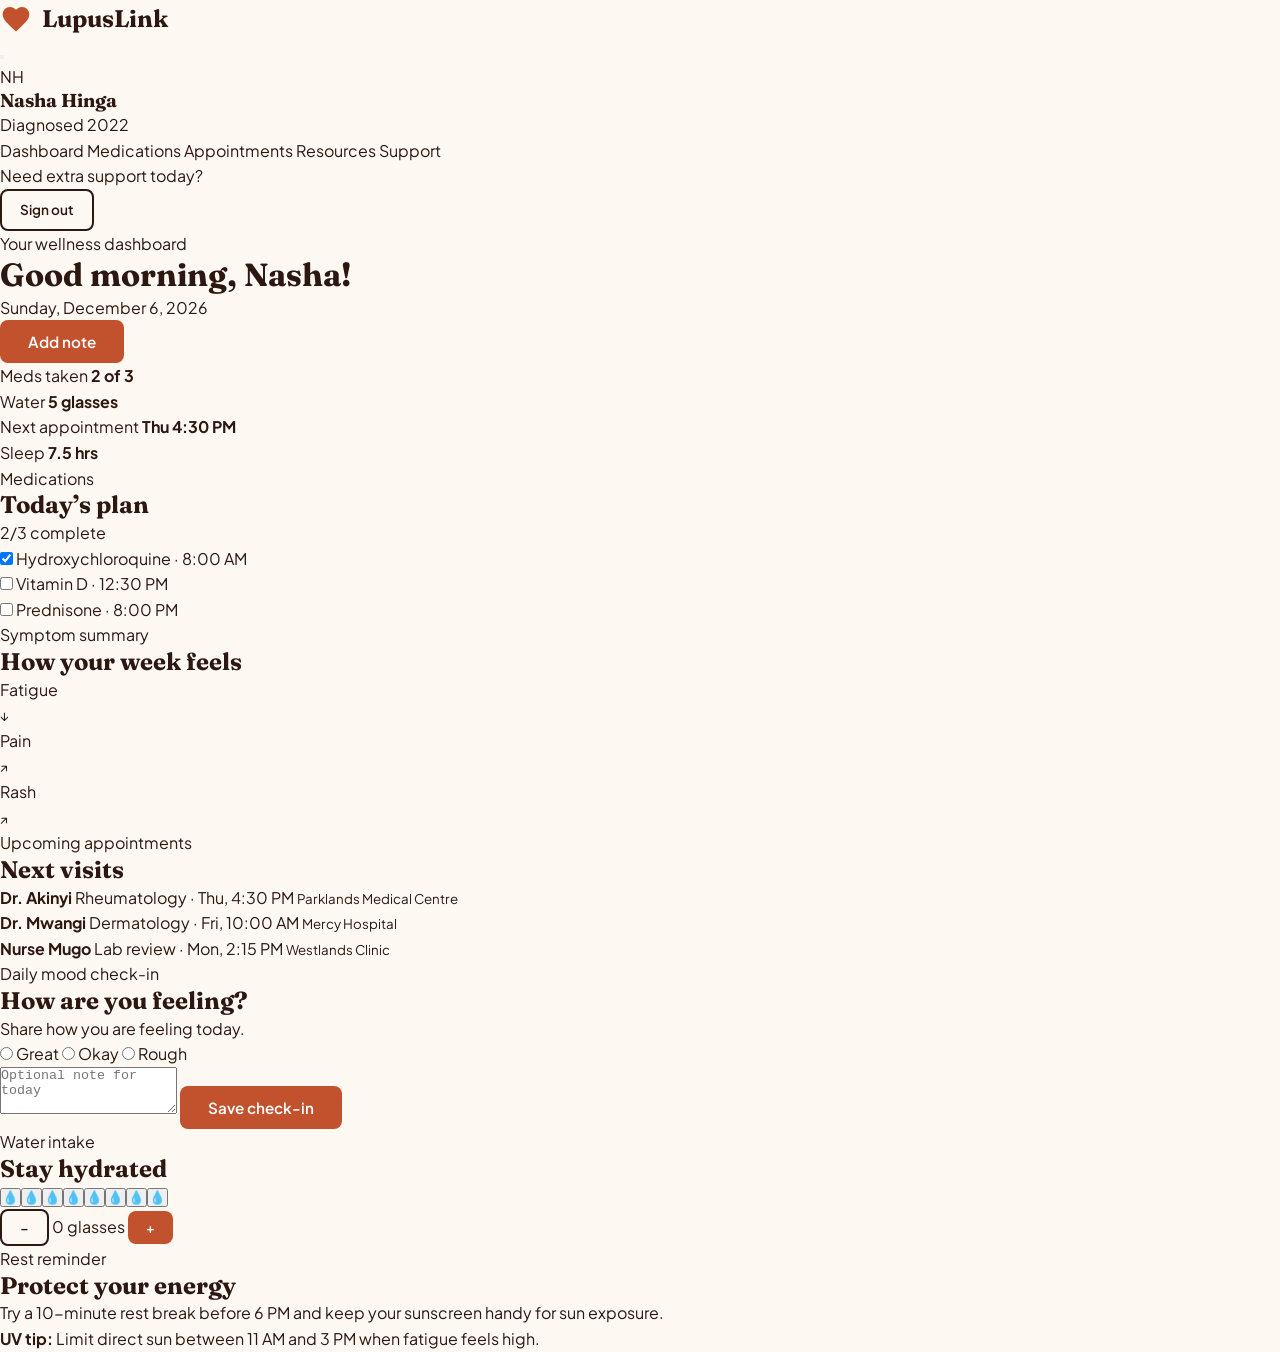
==== dashboard.html @ 65d929a3 "add dashboard page with sidebar navigation, mood check-in, and water intake tracking" ====
<!DOCTYPE html>
<html lang="en">
<head>
    <meta charset="UTF-8">
    <meta name="viewport" content="width=device-width, initial-scale=1.0">
    <title>LupusLink | Dashboard</title>
    <link rel="preconnect" href="https://fonts.googleapis.com">
    <link rel="preconnect" href="https://fonts.gstatic.com" crossorigin>
    <link href="https://fonts.googleapis.com/css2?family=Fraunces:wght@500;600;700;800&family=Plus+Jakarta+Sans:wght@300;400;500;600;700&display=swap" rel="stylesheet">
    <link rel="stylesheet" href="styles.css">
</head>
<body class="dashboard-page">
    <div class="dashboard-shell">
        <aside class="sidebar" id="sidebar">
            <div class="sidebar-top">
                <a href="index.html" class="logo sidebar-logo">
                    <svg viewBox="0 0 24 24" fill="currentColor">
                        <path d="M12 21.35l-1.45-1.32C5.4 15.36 2 12.28 2 8.5 2 5.42 4.42 3 7.5 3c1.74 0 3.41.81 4.5 2.09C13.09 3.81 14.76 3 16.5 3 19.58 3 22 5.42 22 8.5c0 3.78-3.4 6.86-8.55 11.54L12 21.35z"/>
                    </svg>
                    LupusLink
                </a>
                <button class="mobile-nav-toggle" id="mobileNavToggle" aria-label="Toggle navigation" aria-expanded="false">
                    <span></span><span></span><span></span>
                </button>
            </div>

            <div class="profile-card">
                <div class="avatar">NH</div>
                <div>
                    <h3>Nasha Hinga</h3>
                    <p>Diagnosed 2022</p>
                </div>
            </div>

            <nav class="sidebar-nav">
                <a href="#" class="active">Dashboard</a>
                <a href="#">Medications</a>
                <a href="#">Appointments</a>
                <a href="#">Resources</a>
                <a href="#">Support</a>
            </nav>

            <div class="sidebar-footer">
                <p>Need extra support today?</p>
                <a href="sign_in.html" class="btn btn-outline btn-small">Sign out</a>
            </div>
        </aside>

        <main class="main-content">
            <header class="dashboard-header">
                <div>
                    <p class="section-label">Your wellness dashboard</p>
                    <h1 id="greeting">Good morning, Nasha!</h1>
                    <p id="todayDate" class="header-date"></p>
                </div>
                <button class="btn btn-primary">Add note</button>
            </header>

            <section class="overview-row">
                <article class="overview-card">
                    <span class="overview-label">Meds taken</span>
                    <strong>2 of 3</strong>
                </article>
                <article class="overview-card">
                    <span class="overview-label">Water</span>
                    <strong>5 glasses</strong>
                </article>
                <article class="overview-card">
                    <span class="overview-label">Next appointment</span>
                    <strong>Thu 4:30 PM</strong>
                </article>
                <article class="overview-card">
                    <span class="overview-label">Sleep</span>
                    <strong>7.5 hrs</strong>
                </article>
            </section>

            <section class="dashboard-grid">
                <div class="dashboard-column">
                    <article class="panel medication-panel">
                        <div class="panel-heading">
                            <div>
                                <p class="section-label">Medications</p>
                                <h2>Today’s plan</h2>
                            </div>
                            <span class="pill-badge">2/3 complete</span>
                        </div>
                        <div class="progress-shell" aria-label="Medication progress">
                            <div class="progress-bar" style="width: 66%"></div>
                        </div>
                        <ul class="check-list">
                            <li class="complete">
                                <label>
                                    <input type="checkbox" checked>
                                    <span>Hydroxychloroquine · 8:00 AM</span>
                                </label>
                            </li>
                            <li>
                                <label>
                                    <input type="checkbox">
                                    <span>Vitamin D · 12:30 PM</span>
                                </label>
                            </li>
                            <li>
                                <label>
                                    <input type="checkbox">
                                    <span>Prednisone · 8:00 PM</span>
                                </label>
                            </li>
                        </ul>
                    </article>

                    <article class="panel symptom-panel">
                        <div class="panel-heading">
                            <div>
                                <p class="section-label">Symptom summary</p>
                                <h2>How your week feels</h2>
                            </div>
                        </div>
                        <div class="severity-list">
                            <div class="severity-item">
                                <span>Fatigue</span>
                                <div class="severity-bar"><span class="mild"></span></div>
                                <small>↓</small>
                            </div>
                            <div class="severity-item">
                                <span>Pain</span>
                                <div class="severity-bar"><span class="moderate"></span></div>
                                <small>↗</small>
                            </div>
                            <div class="severity-item">
                                <span>Rash</span>
                                <div class="severity-bar"><span class="high"></span></div>
                                <small>↗</small>
                            </div>
                        </div>
                    </article>

                    <article class="panel appointments-panel">
                        <div class="panel-heading">
                            <div>
                                <p class="section-label">Upcoming appointments</p>
                                <h2>Next visits</h2>
                            </div>
                        </div>
                        <ul class="appointment-list">
                            <li>
                                <strong>Dr. Akinyi</strong>
                                <span>Rheumatology · Thu, 4:30 PM</span>
                                <small>Parklands Medical Centre</small>
                            </li>
                            <li>
                                <strong>Dr. Mwangi</strong>
                                <span>Dermatology · Fri, 10:00 AM</span>
                                <small>Mercy Hospital</small>
                            </li>
                            <li>
                                <strong>Nurse Mugo</strong>
                                <span>Lab review · Mon, 2:15 PM</span>
                                <small>Westlands Clinic</small>
                            </li>
                        </ul>
                    </article>
                </div>

                <aside class="dashboard-sidebar">
                    <article class="panel mood-panel">
                        <div class="panel-heading">
                            <div>
                                <p class="section-label">Daily mood check-in</p>
                                <h2>How are you feeling?</h2>
                            </div>
                        </div>
                        <div id="moodSummary" class="mood-summary"></div>
                        <form id="moodForm" class="mood-form">
                            <div class="mood-options">
                                <label><input type="radio" name="mood" value="Great"> Great</label>
                                <label><input type="radio" name="mood" value="Okay"> Okay</label>
                                <label><input type="radio" name="mood" value="Rough"> Rough</label>
                            </div>
                            <textarea name="note" rows="3" placeholder="Optional note for today"></textarea>
                            <button type="submit" class="btn btn-primary">Save check-in</button>
                        </form>
                    </article>

                    <article class="panel water-panel">
                        <div class="panel-heading">
                            <div>
                                <p class="section-label">Water intake</p>
                                <h2>Stay hydrated</h2>
                            </div>
                        </div>
                        <div class="water-grid" id="waterGrid"></div>
                        <div class="water-controls">
                            <button type="button" class="btn btn-outline btn-small" data-action="subtract">−</button>
                            <span id="waterCount">0 glasses</span>
                            <button type="button" class="btn btn-primary btn-small" data-action="add">+</button>
                        </div>
                    </article>

                    <article class="panel rest-panel">
                        <div class="panel-heading">
                            <div>
                                <p class="section-label">Rest reminder</p>
                                <h2>Protect your energy</h2>
                            </div>
                        </div>
                        <p>Try a 10-minute rest break before 6 PM and keep your sunscreen handy for sun exposure.</p>
                        <div class="tip-box">
                            <strong>UV tip:</strong> Limit direct sun between 11 AM and 3 PM when fatigue feels high.
                        </div>
                    </article>
                </aside>
            </section>
        </main>
    </div>

    <script>
        const greeting = document.getElementById('greeting');
        const todayDate = document.getElementById('todayDate');
        const now = new Date();
        const hour = now.getHours();
        const greetingText = hour < 12 ? 'Good morning' : hour < 18 ? 'Good afternoon' : 'Good evening';
        greeting.textContent = `${greetingText}, Nasha!`;
        todayDate.textContent = now.toLocaleDateString('en', { weekday: 'long', month: 'long', day: 'numeric', year: 'numeric' });

        const toggle = document.getElementById('mobileNavToggle');
        const sidebar = document.getElementById('sidebar');
        toggle.addEventListener('click', () => {
            const isOpen = sidebar.classList.toggle('open');
            toggle.setAttribute('aria-expanded', String(isOpen));
        });

        const moodForm = document.getElementById('moodForm');
        const moodSummary = document.getElementById('moodSummary');
        const savedMood = JSON.parse(localStorage.getItem('lupuslink-mood') || 'null');

        function renderMood() {
            if (savedMood) {
                moodSummary.innerHTML = `<strong>${savedMood.mood}</strong><p>${savedMood.note || 'No note added.'}</p>`;
                moodForm.classList.add('collapsed');
            } else {
                moodSummary.innerHTML = '<p>Share how you are feeling today.</p>';
                moodForm.classList.remove('collapsed');
            }
        }

        moodForm.addEventListener('submit', function (event) {
            event.preventDefault();
            const mood = this.querySelector('input[name="mood"]:checked')?.value || 'Okay';
            const note = this.querySelector('textarea').value.trim();
            localStorage.setItem('lupuslink-mood', JSON.stringify({ mood, note }));
            renderMood();
        });

        renderMood();

        const waterGrid = document.getElementById('waterGrid');
        const waterCount = document.getElementById('waterCount');
        let waterLevel = Number(localStorage.getItem('lupuslink-water') || 0);

        function renderWater() {
            waterGrid.innerHTML = '';
            for (let i = 0; i < 8; i += 1) {
                const glass = document.createElement('button');
                glass.type = 'button';
                glass.className = `water-glass${i < waterLevel ? ' filled' : ''}`;
                glass.textContent = '💧';
                glass.addEventListener('click', () => {
                    waterLevel = i < waterLevel ? i : i + 1;
                    waterLevel = Math.max(0, Math.min(8, waterLevel));
                    localStorage.setItem('lupuslink-water', String(waterLevel));
                    renderWater();
                });
                waterGrid.appendChild(glass);
            }
            waterCount.textContent = `${waterLevel} glasses`;
        }

        document.querySelectorAll('[data-action]').forEach((button) => {
            button.addEventListener('click', () => {
                const action = button.getAttribute('data-action');
                waterLevel = action === 'add' ? waterLevel + 1 : waterLevel - 1;
                waterLevel = Math.max(0, Math.min(8, waterLevel));
                localStorage.setItem('lupuslink-water', String(waterLevel));
                renderWater();
            });
        });

        renderWater();
    </script>
</body>
</html>
---- styles.css ----
:root {
      --bg: #FDF8F2;
      --fg: #2C1810;
      --primary: #c2522d;
      --secondary: #5C7A5A;
      --secondary-dark: #3E4F3C;
      --accent: #E8A225;
      --card: #FFFCF7;
      --muted: #F0E8DC;
      --font-heading: 'Fraunces', serif;
      --font-body: 'Plus Jakarta Sans', sans-serif;
    }

    * {
      margin: 0;
      padding: 0;
      box-sizing: border-box;
    }

    html {
      scroll-behavior: smooth;
    }

    body {
      font-family: var(--font-body);
      background-color: var(--bg);
      color: var(--fg);
      line-height: 1.6;
      overflow-x: hidden;
    }

    h1, h2, h3, h4, h5, h6 {
      font-family: var(--font-heading);
      line-height: 1.2;
    }

    a {
      text-decoration: none;
      color: inherit;
    }

    ul {
      list-style: none;
    }

    .container {
      width: 90%;
      max-width: 1200px;
      margin: 0 auto;
    }

    /* Navbar */
    .navbar {
      position: sticky;
      top: 0;
      z-index: 1000;
      background: rgba(253, 248, 242, 0.85);
      backdrop-filter: blur(12px);
      -webkit-backdrop-filter: blur(12px);
      border-bottom: 1px solid var(--muted);
      transition: all 0.3s ease;
    }

    .navbar .container {
      display: flex;
      align-items: center;
      justify-content: space-between;
      height: 72px;
    }

    .logo {
      display: flex;
      align-items: center;
      gap: 10px;
      font-family: var(--font-heading);
      font-weight: 700;
      font-size: 1.5rem;
      color: var(--fg);
    }

    .logo svg {
      width: 32px;
      height: 32px;
      color: var(--primary);
    }

    .nav-links {
      display: flex;
      gap: 32px;
      align-items: center;
    }

    .nav-links a {
      font-size: 0.95rem;
      font-weight: 500;
      position: relative;
      transition: color 0.3s ease;
    }

    .nav-links a::after {
      content: '';
      position: absolute;
      bottom: -4px;
      left: 0;
      width: 0;
      height: 2px;
      background: var(--primary);
      transition: width 0.3s ease;
    }

    .nav-links a:hover::after {
      width: 100%;
    }

    .btn {
      display: inline-flex;
      align-items: center;
      justify-content: center;
      padding: 12px 28px;
      border-radius: 8px;
      font-family: var(--font-body);
      font-weight: 600;
      font-size: 0.95rem;
      cursor: pointer;
      transition: all 0.3s ease;
      border: none;
    }

    .btn-primary {
      background: var(--primary);
      color: #fff;
    }

    .btn-primary:hover {
      background: #a34424;
      transform: translateY(-2px);
      box-shadow: 0 8px 20px rgba(194, 82, 45, 0.25);
    }

    .btn-outline {
      background: transparent;
      color: var(--fg);
      border: 2px solid var(--fg);
    }

    .btn-outline:hover {
      background: var(--fg);
      color: var(--bg);
      transform: translateY(-2px);
    }

    .btn-outline-dark {
      background: transparent;
      color: #1B1B1B;
      border: 2px solid #1B1B1B;
      box-shadow: none;
    }

    .btn-outline-dark:hover {
      background: #1B1B1B;
      color: #fff;
      transform: translateY(-2px);
    }

    .btn-small {
      padding: 8px 18px;
      font-size: 0.85rem;
    }

    .hamburger {
      display: none;
      flex-direction: column;
      gap: 5px;
      cursor: pointer;
      background: none;
      border: none;
    }

    .hamburger span {
      display: block;
      width: 28px;
      height: 2px;
      background: var(--fg);
      transition: all 0.3s ease;
    }

    /* Hero */
    .hero {
      position: relative;
      padding: 80px 0 100px;
      overflow: hidden;
    }

    .hero-bg {
      position: absolute;
      inset: 0;
      z-index: -1;
      background:
        radial-gradient(at 80% 10%, rgba(232, 162, 37, 0.15) 0px, transparent 50%),
        radial-gradient(at 20% 80%, rgba(194, 82, 45, 0.12) 0px, transparent 50%),
        radial-gradient(at 50% 50%, rgba(92, 122, 90, 0.08) 0px, transparent 50%),
        linear-gradient(135deg, #FDF8F2 0%, #F7F0E6 100%);
    }

    .hero-grid {
      display: grid;
      grid-template-columns: 1fr 1fr;
      gap: 60px;
      align-items: center;
    }

    /* Hero image: framed photo variant — more circular */
    .hero-image img {
      width: 420px;
      max-width: 80%;
      aspect-ratio: 1 / 1;
      display: block;
      border-radius: 50%;
      object-fit: cover;
      box-shadow: 0 20px 40px rgba(44, 24, 16, 0.12);
      border: 8px solid rgba(255, 255, 255, 0.9);
      background-color: #fff;
      margin: 0 auto;
    }

    @media (max-width: 900px) {
      .hero-image img {
        width: 320px;
        max-width: 70%;
        border-radius: 50%;
      }
    }

    /* Alternative: set the PNG as a background for the hero
       To use this approach, add the class `bg-image` to the `.hero` element.
       Example: <section class="hero bg-image" id="join"> */
    .hero.bg-image .hero-bg {
      background-image:
        radial-gradient(at 80% 10%, rgba(232, 162, 37, 0.15) 0px, transparent 50%),
        radial-gradient(at 20% 80%, rgba(194, 82, 45, 0.12) 0px, transparent 50%),
        radial-gradient(at 50% 50%, rgba(92, 122, 90, 0.08) 0px, transparent 50%),
        linear-gradient(135deg, rgba(0,0,0,0.28), rgba(0,0,0,0.28)),
        url('WOC.png');
      background-size: cover;
      background-position: center;
      filter: saturate(0.95) contrast(0.95);
      mix-blend-mode: normal;
    }

    /* When using the background-image hero, make the text more readable */
    .hero.bg-image .hero-content h1,
    .hero.bg-image .hero-content p,
    .hero.bg-image .hero-content .tagline {
      color: #fff;
      text-shadow: 0 6px 20px rgba(0,0,0,0.45);
    }

    .hero-content h1 {
      font-size: clamp(2.5rem, 5vw, 4rem);
      font-weight: 600;
      margin-bottom: 20px;
      color: var(--fg);
    }

    .hero-content .tagline {
      font-family: var(--font-heading);
      font-style: italic;
      font-weight: 400;
      color: var(--primary);
      font-size: clamp(1.4rem, 3vw, 2rem);
      margin-bottom: 24px;
    }

    .hero-content p {
      font-size: 1.1rem;
      margin-bottom: 32px;
      max-width: 480px;
      opacity: 0.9;
    }

    .hero-actions {
      display: flex;
      gap: 16px;
      flex-wrap: wrap;
    }

    .hero-illustration {
      display: flex;
      justify-content: center;
      align-items: center;
    }

    .hero-illustration svg {
      max-width: 100%;
      height: auto;
      filter: drop-shadow(0 20px 30px rgba(44, 24, 16, 0.08));
    }

    /* Sections general */
    .section {
      padding: 80px 0;
    }

    .section-header {
      text-align: center;
      max-width: 640px;
      margin: 0 auto 56px;
    }

    .section-header h2 {
      font-size: clamp(2rem, 4vw, 2.8rem);
      margin-bottom: 12px;
 color: var(--fg);
    }

    .section-header p {
      font-size: 1.05rem;
      opacity: 0.85;
    }

    /* About */
    .about {
      padding: 80px 0;
    }

    /* Highlighted small label above the heading */
    .about .container > span {
      display: inline-block;
      text-transform: uppercase;
      color: var(--primary);
      background: rgba(240,232,220,0.9);
      padding: 6px 12px;
      border-radius: 999px;
      font-weight: 700;
      font-size: 0.85rem;
      letter-spacing: 0.6px;
      margin-bottom: 12px;
    }

    /* Reusable label pill (use for hero eyebrow and other small labels) */
    .label-pill {
      display: inline-block;
      text-transform: uppercase;
      color: var(--primary);
      background: rgba(240,232,220,0.95);
      padding: 6px 12px;
      border-radius: 999px;
      font-weight: 700;
      font-size: 0.85rem;
      letter-spacing: 0.6px;
      margin-bottom: 12px;
    }

    /* Hero eyebrow and small meta */
    .hero .hero-eyebrow {
      margin-bottom: 10px;
    }

    .hero-meta {
      display: flex;
      gap: 12px;
      align-items: center;
      margin-top: 18px;
      flex-wrap: wrap;
    }

    .hero-meta span {
      background: rgba(255,255,255,0.92);
      padding: 8px 12px;
      border-radius: 999px;
      font-weight: 600;
      font-size: 0.9rem;
      color: var(--fg);
      border: 1px solid rgba(0,0,0,0.04);
      box-shadow: 0 6px 18px rgba(44,24,16,0.04);
    }
    .about-stats {
      display: grid;
      grid-template-columns: repeat(3, 1fr);
      gap: 24px;
      margin: 28px 0 36px;
    }

    .stat-block {
      background: var(--card);
      border: 1px solid var(--muted);
      border-radius: 16px;
      padding: 32px 24px;
      text-align: center;
      transition: transform 0.3s ease, box-shadow 0.3s ease;
    }

    .stat-block:hover {
      transform: translateY(-4px);
      box-shadow: 0 12px 30px rgba(44, 24, 16, 0.06);
    }

    .stat-number {
      font-family: var(--font-heading);
      font-size: 2.5rem;
      font-weight: 700;
      color: var(--primary);
      display: block;
      margin-bottom: 8px;
    }

    .stat-label {
      font-size: 0.95rem;
      opacity: 0.85;
      font-weight: 500;
    }

    .about-content {
      display: grid;
      grid-template-columns: 1fr 1fr;
      gap: 48px;
      align-items: start;
    }

    .about-text h3 {
      font-size: 1.6rem;
      margin: 18px 0 12px;
      color: var(--fg);
    }

    .about-text p {
      margin-bottom: 18px;
      opacity: 0.95;
      max-width: 760px;
    }

    /* Ensure headings in the about-content match */
    .about-content h3 {
      font-size: 1.6rem;
      margin: 18px 0 12px;
      color: var(--fg);
    }

    /* Increase spacing for paragraphs inside about columns */
    .about-content p {
      margin-bottom: 22px;
      line-height: 1.7;
      opacity: 0.95;
    }

    /* Style the small explore link in living-with to appear lower and stand out */
    .living-with .btn-small {
      display: inline-block;
      margin-top: 26px;
      color: #A34424;
      font-weight: 800;
      background: transparent;
      border: none;
      padding: 6px 10px;
    }

    .living-with .btn-small:hover {
      text-decoration: underline;
    }

    .symptoms-checklist {
      margin-top: 16px;
    }

    .symptoms-checklist li {
      display: flex;
      align-items: center;
      gap: 12px;
      padding: 10px 0;
      border-bottom: 1px dashed var(--muted);
      font-size: 0.95rem;
    }

    .symptoms-checklist li:last-child {
      border-bottom: none;
    }

    .check-icon {
      width: 20px;
      height: 20px;
      color: var(--secondary);
      flex-shrink: 0;
    }

    /* Mission / Vision / Values */
    .mission-section {
      background: var(--secondary-dark);
      color: #FDF8F2;
      padding: 100px 0;
    }

    .mission-section .section-header h2,
    .mission-section .section-header p {
      color: #FDF8F2;
    }

    .mission-grid {
      display: grid;
      grid-template-columns: 1fr 1fr;
      gap: 48px;
      margin-bottom: 64px;
    }

    .mission-card h3 {
      font-size: 1.3rem;
      margin-bottom: 12px;
      color: var(--accent);
    }

    .mission-card p {
      opacity: 0.9;
      line-height: 1.7;
    }

    .values-grid {
      display: grid;
      grid-template-columns: repeat(3, 1fr);
      gap: 24px;
    }

    .value-card {
      background: rgba(255, 255, 255, 0.06);
      border: 1px solid rgba(255, 255, 255, 0.1);
      border-radius: 16px;
      padding: 32px 24px;
      transition: transform 0.3s ease, background 0.3s ease;
    }

    .value-card:hover {
      background: rgba(255, 255, 255, 0.1);
      transform: translateY(-4px);
    }

    .value-icon {
      width: 44px;
      height: 44px;
      color: var(--accent);
      margin-bottom: 16px;
    }

    .value-card h4 {
      font-size: 1.2rem;
      margin-bottom: 8px;
      color: #fff;
    }

    .value-card p {
      font-size: 0.95rem;
      opacity: 0.8;
    }

    /* Success Stories */
    .stories-grid {
      display: grid;
      grid-template-columns: repeat(3, 1fr);
      gap: 28px;
    }

    .story-card {
      background: var(--card);
      border: 1px solid var(--muted);
      border-radius: 20px;
      padding: 32px;
      display: flex;
      flex-direction: column;
      justify-content: space-between;
      min-height: 340px;
      transition: transform 0.3s ease, box-shadow 0.3s ease;
    }

    .story-card .story-content {
      display: flex;
      flex-direction: column;
      gap: 20px;
    }

    .story-quote {
      font-family: var(--font-heading);
      font-style: italic;
      font-size: 1.1rem;
      margin-bottom: 0;
      position: relative;
      padding-left: 20px;
      border-left: 3px solid var(--primary);
      color: var(--fg);
    }

    .star-rating {
      display: flex;
      align-items: center;
      gap: 6px;
      margin-top: 16px;
      color: #E8A225;
      font-size: 0.95rem;
    }

    .story-author {
      display: flex;
      align-items: center;
      gap: 14px;
      margin-top: 20px;
    }

    .story-footer {
      margin-top: auto;
    }

    .story-card:hover {
      transform: translateY(-4px);
      box-shadow: 0 16px 40px rgba(44, 24, 16, 0.07);
    }

    .story-quote {
      font-family: var(--font-heading);
      font-style: italic;
      font-size: 1.1rem;
      margin-bottom: 20px;
      position: relative;
      padding-left: 20px;
      border-left: 3px solid var(--primary);
      color: var(--fg);
    }

    .story-author {
      display: flex;
      align-items: center;
      gap: 14px;
    }

    .author-avatar {
      width: 48px;
      height: 48px;
      border-radius: 50%;
      background: var(--muted);
      display: flex;
      align-items: center;
      justify-content: center;
      font-family: var(--font-heading);
      font-weight: 700;
      color: var(--primary);
      font-size: 1.1rem;
    }

    .author-info strong {
      display: block;
      font-weight: 600;
      font-size: 0.95rem;
    }

    .author-info span {
      font-size: 0.85rem;
      opacity: 0.7;
    }

    /* Resources */
    .resources-grid {
      display: grid;
      grid-template-columns: repeat(auto-fit, minmax(280px, 1fr));
      gap: 24px;
    }

    .resource-card {
      background: var(--card);
      border: 1px solid var(--muted);
      border-radius: 16px;
      padding: 28px;
      transition: all 0.3s ease;
    }

    .resource-card:hover {
      border-color: var(--primary);
      transform: translateY(-4px);
      box-shadow: 0 12px 30px rgba(44, 24, 16, 0.06);
    }

    .resource-icon {
      width: 40px;
      height: 40px;
      margin-bottom: 16px;
      color: var(--primary);
    }

    .resource-tag {
      display: inline-block;
      background: #F2F0E8;
      color: #4A4A4A;
      border-radius: 999px;
      padding: 6px 12px;
      font-size: 0.75rem;
      font-weight: 700;
      text-transform: uppercase;
      letter-spacing: 0.08em;
      margin-bottom: 14px;
    }

    .resource-card h4 {
      font-size: 1.2rem;
      margin-bottom: 16px;
      color: var(--fg);
    }

    .resource-card p {
      font-size: 0.9rem;
      opacity: 0.85;
      margin-bottom: 16px;
    }

    .resource-link {
      font-weight: 600;
      font-size: 0.9rem;
      color: var(--primary);
      display: inline-flex;
      align-items: center;
      gap: 6px;
    }

    .resource-link:hover {
      gap: 10px;
    }

    /* Events */
    .events-grid {
      display: grid;
      grid-template-columns: repeat(auto-fit, minmax(260px, 1fr));
      gap: 24px;
    }

    .event-card {
      background: var(--card);
      border: 1px solid var(--muted);
      border-radius: 16px;
      overflow: hidden;
      transition: transform 0.3s ease;
    }

    .event-card:hover {
      transform: translateY(-4px);
      box-shadow: 0 12px 30px rgba(44, 24, 16, 0.06);
    }

    .event-date {
      background: var(--primary);
      color: #fff;
      padding: 16px;
      text-align: center;
      font-family: var(--font-heading);
    }

    .event-date .day {
      font-size: 1.8rem;
      font-weight: 700;
      display: block;
 line-height: 1;
    }

    .event-date .month {
      font-size: 0.8rem;
      text-transform: uppercase;
      letter-spacing: 1px;
 opacity: 0.9;
    }

    .event-body {
      padding: 20px;
    }

    .event-tag {
      display: inline-block;
      font-size: 0.75rem;
      font-weight: 600;
      text-transform: uppercase;
      letter-spacing: 0.5px;
      padding: 4px 10px;
      border-radius: 100px;
      margin-bottom: 10px;
    }

    .tag-inperson {
      background: rgba(92, 122, 90, 0.15);
      color: var(--secondary-dark);
    }

    .tag-online {
      background: rgba(194, 82, 45, 0.12);
      color: var(--primary);
    }

    .tag-hybrid {
      background: rgba(232, 162, 37, 0.15);
      color: #966b16;
    }

    .event-body h4 {
      font-size: 1.1rem;
      margin-bottom: 6px;
    }

    .section-subtitle {
      display: block;
      text-align: center;
      color: #A34424;
      font-size: 0.85rem;
      letter-spacing: 0.24em;
      font-weight: 800;
      margin-bottom: 12px;
      text-transform: uppercase;
    }

    .story-cta {
      display: inline-flex;
      margin: 36px auto 0;
      color: #A34424;
      font-weight: 800;
      background: transparent;
      border: none;
      text-decoration: none;
      font-size: 0.95rem;
      justify-content: center;
    }

    .story-cta:hover {
      text-decoration: underline;
    }

    .events-footer {
      margin-top: 32px;
      display: flex;
      justify-content: center;
    }

    .event-body .location {
      font-size: 0.85rem;
      opacity: 0.7;
      display: flex;
      align-items: center;
      gap: 6px;
    }

    /* FAQ */
    .faq-list {
      max-width: 800px;
      margin: 0 auto;
    }

    .faq-item {
      border-bottom: 1px solid var(--muted);
      overflow: hidden;
    }

    .faq-question {
      width: 100%;
      background: none;
      border: none;
      text-align: left;
      padding: 24px 0;
      font-family: var(--font-body);
      font-size: 1.05rem;
      font-weight: 600;
      color: var(--fg);
      cursor: pointer;
      display: flex;
      justify-content: space-between;
      align-items: center;
      transition: color 0.3s ease;
    }

    .faq-question:hover {
      color: var(--primary);
    }

    .faq-icon {
      width: 24px;
      height: 24px;
      color: var(--primary);
      transition: transform 0.3s ease;
 flex-shrink: 0;
 margin-left: 16px;
    }

    .faq-item.active .faq-icon {
      transform: rotate(45deg);
    }

    .faq-answer {
      max-height: 0;
      overflow: hidden;
      transition: max-height 0.4s cubic-bezier(0.4, 0, 0.2, 1), padding 0.4s ease;
    }

    .faq-item.active .faq-answer {
      max-height: 300px;
      padding-bottom: 24px;
    }

    .faq-answer p {
      opacity: 0.9;
      line-height: 1.7;
    }

    /* Footer */
    .footer {
      background: var(--fg);
      color: var(--muted);
      padding: 80px 0 32px;
    }

    .footer-grid {
      display: grid;
      grid-template-columns: 2fr 1fr 1fr 1.5fr;
      gap: 48px;
      margin-bottom: 64px;
    }

    .footer-brand .logo {
      color: var(--bg);
      margin-bottom: 16px;
    }

    .footer-brand p {
      font-size: 0.95rem;
      opacity: 0.8;
      line-height: 1.7;
      max-width: 300px;
    }

    .footer-column h5 {
      color: var(--bg);
      font-size: 1rem;
      margin-bottom: 20px;
      font-family: var(--font-body);
      font-weight: 700;
      letter-spacing: 0.5px;
    }

    .footer-column ul li {
      margin-bottom: 12px;
    }

    .footer-column ul li a {
      font-size: 0.95rem;
      opacity: 0.8;
      transition: opacity 0.3s ease, color 0.3s ease;
    }

    .footer-column ul li a:hover {
      opacity: 1;
      color: var(--bg);
    }

    .footer-contact p {
      margin-bottom: 8px;
      font-size: 0.95rem;
      display: flex;
      align-items: center;
      gap: 8px;
    }

    .footer-bottom {
      border-top: 1px solid rgba(255, 255, 255, 0.1);
      padding-top: 24px;
      display: flex;
      justify-content: space-between;
      align-items: center;
      flex-wrap: wrap;
      gap: 16px;
    }

    .footer-bottom p {
      font-size: 0.85rem;
      opacity: 0.6;
    }

    /* Authentication page */
    .auth-page {
      min-height: 100vh;
      background:
        radial-gradient(at top left, rgba(232, 162, 37, 0.16), transparent 30%),
        linear-gradient(135deg, #fdf8f2 0%, #f7efe3 100%);
      display: flex;
      align-items: center;
      justify-content: center;
      padding: 32px 16px;
    }

    .auth-shell {
      width: min(100%, 1080px);
    }

    .auth-card {
      display: grid;
      grid-template-columns: 1.05fr 0.95fr;
      border-radius: 24px;
      overflow: hidden;
      background: rgba(255, 252, 247, 0.96);
      box-shadow: 0 24px 60px rgba(44, 24, 16, 0.12);
      border: 1px solid rgba(194, 82, 45, 0.12);
    }

    .auth-hero {
      padding: 40px;
      background: linear-gradient(145deg, var(--secondary-dark) 0%, #233221 100%);
      color: #fdf8f2;
      display: flex;
      flex-direction: column;
      justify-content: center;
      gap: 20px;
    }

    .auth-logo {
      color: #fff;
      font-size: 1.6rem;
    }

    .auth-hero h1 {
      font-size: clamp(1.8rem, 3vw, 2.4rem);
      color: #fff;
      margin-bottom: 6px;
    }

    .auth-hero p {
      font-size: 1rem;
      line-height: 1.7;
      opacity: 0.9;
    }

    .auth-benefits {
      display: grid;
      gap: 10px;
      margin-top: 8px;
    }

    .auth-benefits li {
      display: flex;
      align-items: center;
      gap: 10px;
      font-size: 0.95rem;
    }

    .auth-benefits li::before {
      content: '✦';
      color: var(--accent);
      font-size: 0.85rem;
    }

    .auth-form-panel {
      padding: 40px;
      display: flex;
      flex-direction: column;
      justify-content: center;
    }

    .auth-toggle {
      display: inline-flex;
      background: var(--muted);
      border-radius: 999px;
      padding: 6px;
      margin-bottom: 24px;
      width: fit-content;
    }

    .auth-tab {
      background: transparent;
      border: none;
      padding: 10px 16px;
      border-radius: 999px;
      font-weight: 700;
      cursor: pointer;
      color: var(--secondary-dark);
      transition: all 0.2s ease;
    }

    .auth-tab.active {
      background: var(--primary);
      color: #fff;
    }

    .auth-form {
      display: flex;
      flex-direction: column;
      gap: 16px;
    }

    .auth-form label {
      display: flex;
      flex-direction: column;
      gap: 8px;
      font-weight: 600;
      font-size: 0.95rem;
      color: var(--fg);
    }

    .auth-form input,
    .auth-form select {
      width: 100%;
      padding: 12px 14px;
      border: 1px solid rgba(44, 24, 16, 0.16);
      border-radius: 12px;
      font: inherit;
      background: #fff;
      color: var(--fg);
    }

    .auth-form input:focus,
    .auth-form select:focus {
      outline: 2px solid rgba(194, 82, 45, 0.24);
      border-color: var(--primary);
    }

    .form-row {
      display: flex;
      justify-content: space-between;
      align-items: center;
      gap: 12px;
      font-size: 0.9rem;
      color: var(--secondary-dark);
    }

    .checkbox-label {
      display: flex;
      align-items: center;
      gap: 8px;
      font-weight: 500;
    }

    .checkbox-label input {
      width: auto;
      margin: 0;
    }

    .inline-link,
    .switch-link {
      color: var(--primary);
      font-weight: 700;
    }

    .auth-submit {
      width: 100%;
      margin-top: 4px;
    }

    .form-footnote {
      font-size: 0.95rem;
      color: var(--secondary-dark);
      text-align: center;
      margin-top: 4px;
    }

    /* Animations disabled */
    .reveal {
      opacity: 1 !important;
      transform: none !important;
      transition: none !important;
    }

    .reveal.visible {
      opacity: 1 !important;
      transform: none !important;
    }

    /* Responsive */
    @media (max-width: 900px) {
      .hero-grid,
      .about-content,
      .mission-grid {
        grid-template-columns: 1fr;
      }

      .hero-illustration {
        order: -1;
      }

      .stories-grid,
      .values-grid {
        grid-template-columns: 1fr;
      }

      .about-stats {
        grid-template-columns: 1fr;
      }

      .footer-grid {
        grid-template-columns: 1fr 1fr;
      }
    }

    @media (max-width: 900px) {
      .auth-card {
        grid-template-columns: 1fr;
      }

      .auth-hero {
        padding-bottom: 28px;
      }
    }

    @media (max-width: 640px) {
      .nav-links {
        position: fixed;
        top: 72px;
        left: 0;
        right: 0;
        bottom: 0;
        background: rgba(253, 248, 242, 0.97);
        backdrop-filter: blur(12px);
        flex-direction: column;
        padding: 40px 24px;
        gap: 24px;
        transform: translateX(100%);
        transition: transform 0.3s ease;
      }

      .nav-links.open {
        transform: translateX(0);
      }

      .hamburger {
        display: flex;
        z-index: 1001;
      }

      .hero {
        padding: 60px 0 80px;
      }

      .footer-grid {
        grid-template-columns: 1fr;
      }

      .auth-form-panel,
      .auth-hero {
        padding: 24px;
      }
    }
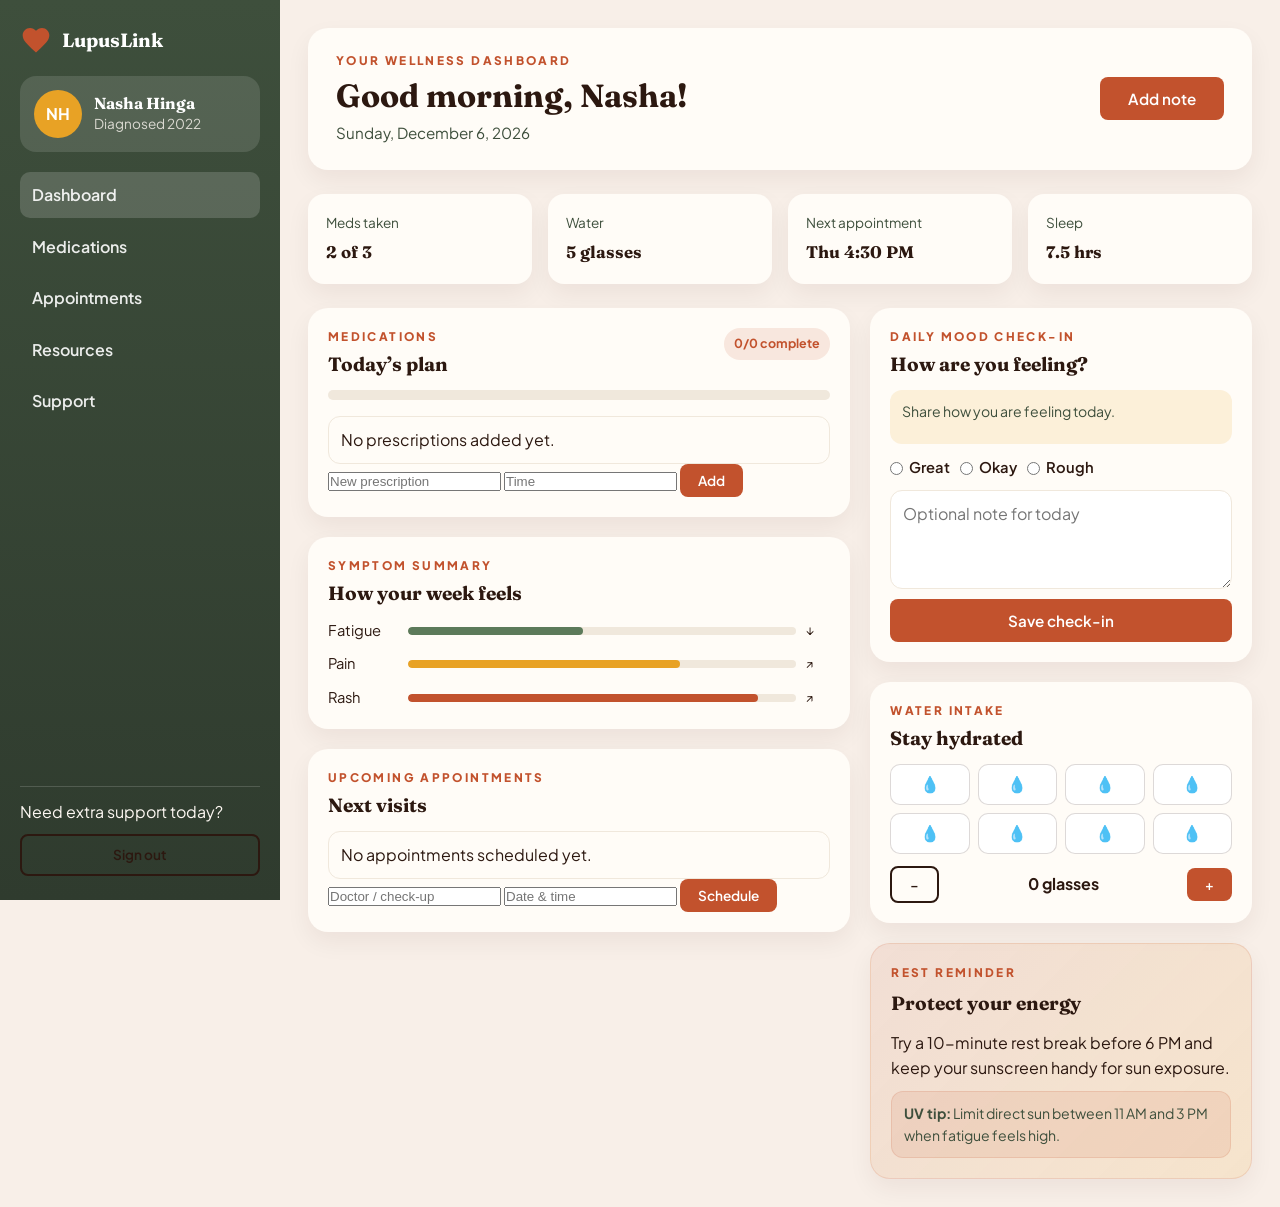
==== commit cc449990: "enhance dashboard functionality with medication and appointment management; add forms for user input" ====
--- a/dashboard.html
+++ b/dashboard.html
@@ -24,20 +24,20 @@
                 </button>
             </div>
 
-            <div class="profile-card">
+            <a href="profile.html" class="profile-card">
                 <div class="avatar">NH</div>
                 <div>
                     <h3>Nasha Hinga</h3>
                     <p>Diagnosed 2022</p>
                 </div>
-            </div>
+            </a>
 
             <nav class="sidebar-nav">
-                <a href="#" class="active">Dashboard</a>
-                <a href="#">Medications</a>
-                <a href="#">Appointments</a>
-                <a href="#">Resources</a>
-                <a href="#">Support</a>
+                <a href="#dashboard" class="active" data-nav="dashboard">Dashboard</a>
+                <a href="#medications" data-nav="medications">Medications</a>
+                <a href="#appointments" data-nav="appointments">Appointments</a>
+                <a href="#resources" data-nav="resources">Resources</a>
+                <a href="#support" data-nav="support">Support</a>
             </nav>
 
             <div class="sidebar-footer">
@@ -77,37 +77,23 @@
 
             <section class="dashboard-grid">
                 <div class="dashboard-column">
-                    <article class="panel medication-panel">
+                    <article class="panel medication-panel" id="medications">
                         <div class="panel-heading">
                             <div>
                                 <p class="section-label">Medications</p>
                                 <h2>Today’s plan</h2>
                             </div>
-                            <span class="pill-badge">2/3 complete</span>
+                            <span class="pill-badge" id="medCount">2/3 complete</span>
                         </div>
                         <div class="progress-shell" aria-label="Medication progress">
-                            <div class="progress-bar" style="width: 66%"></div>
-                        </div>
-                        <ul class="check-list">
-                            <li class="complete">
-                                <label>
-                                    <input type="checkbox" checked>
-                                    <span>Hydroxychloroquine · 8:00 AM</span>
-                                </label>
-                            </li>
-                            <li>
-                                <label>
-                                    <input type="checkbox">
-                                    <span>Vitamin D · 12:30 PM</span>
-                                </label>
-                            </li>
-                            <li>
-                                <label>
-                                    <input type="checkbox">
-                                    <span>Prednisone · 8:00 PM</span>
-                                </label>
-                            </li>
-                        </ul>
+                            <div class="progress-bar" id="medProgress" style="width: 66%"></div>
+                        </div>
+                        <ul class="check-list" id="medList"></ul>
+                        <form id="medForm" class="inline-form">
+                            <input type="text" id="medName" placeholder="New prescription" required>
+                            <input type="text" id="medTime" placeholder="Time" required>
+                            <button type="submit" class="btn btn-primary btn-small">Add</button>
+                        </form>
                     </article>
 
                     <article class="panel symptom-panel">
@@ -136,34 +122,23 @@
                         </div>
                     </article>
 
-                    <article class="panel appointments-panel">
+                    <article class="panel appointments-panel" id="appointments">
                         <div class="panel-heading">
                             <div>
                                 <p class="section-label">Upcoming appointments</p>
                                 <h2>Next visits</h2>
                             </div>
                         </div>
-                        <ul class="appointment-list">
-                            <li>
-                                <strong>Dr. Akinyi</strong>
-                                <span>Rheumatology · Thu, 4:30 PM</span>
-                                <small>Parklands Medical Centre</small>
-                            </li>
-                            <li>
-                                <strong>Dr. Mwangi</strong>
-                                <span>Dermatology · Fri, 10:00 AM</span>
-                                <small>Mercy Hospital</small>
-                            </li>
-                            <li>
-                                <strong>Nurse Mugo</strong>
-                                <span>Lab review · Mon, 2:15 PM</span>
-                                <small>Westlands Clinic</small>
-                            </li>
-                        </ul>
+                        <ul class="appointment-list" id="appointmentList"></ul>
+                        <form id="apptForm" class="inline-form">
+                            <input type="text" id="apptName" placeholder="Doctor / check-up" required>
+                            <input type="text" id="apptTime" placeholder="Date & time" required>
+                            <button type="submit" class="btn btn-primary btn-small">Schedule</button>
+                        </form>
                     </article>
                 </div>
 
-                <aside class="dashboard-sidebar">
+                <aside class="dashboard-sidebar" id="dashboard">
                     <article class="panel mood-panel">
                         <div class="panel-heading">
                             <div>
@@ -198,7 +173,7 @@
                         </div>
                     </article>
 
-                    <article class="panel rest-panel">
+                    <article class="panel rest-panel" id="resources">
                         <div class="panel-heading">
                             <div>
                                 <p class="section-label">Rest reminder</p>
@@ -229,6 +204,18 @@
         toggle.addEventListener('click', () => {
             const isOpen = sidebar.classList.toggle('open');
             toggle.setAttribute('aria-expanded', String(isOpen));
+        });
+
+        const navLinks = document.querySelectorAll('.sidebar-nav a');
+        navLinks.forEach((link) => {
+            link.addEventListener('click', () => {
+                navLinks.forEach((item) => item.classList.remove('active'));
+                link.classList.add('active');
+                if (window.innerWidth <= 640) {
+                    sidebar.classList.remove('open');
+                    toggle.setAttribute('aria-expanded', 'false');
+                }
+            });
         });
 
         const moodForm = document.getElementById('moodForm');
@@ -288,6 +275,116 @@
         });
 
         renderWater();
+
+        const medList = document.getElementById('medList');
+        const medForm = document.getElementById('medForm');
+        const medProgress = document.getElementById('medProgress');
+        const medCount = document.getElementById('medCount');
+        let medications = JSON.parse(localStorage.getItem('lupuslink-medications') || '[]');
+
+        function renderMedications() {
+            medList.innerHTML = '';
+            if (!medications.length) {
+                medList.innerHTML = '<li class="empty-state">No prescriptions added yet.</li>';
+            } else {
+                medications.forEach((item, index) => {
+                    const li = document.createElement('li');
+                    li.className = item.done ? 'complete' : '';
+                    li.innerHTML = `
+                        <label>
+                            <input type="checkbox" data-index="${index}" ${item.done ? 'checked' : ''}>
+                            <span>${item.name} · ${item.time}</span>
+                        </label>
+                        <button type="button" class="remove-btn" data-remove="${index}">×</button>
+                    `;
+                    medList.appendChild(li);
+                });
+            }
+            const completed = medications.filter((item) => item.done).length;
+            const percent = medications.length ? Math.round((completed / medications.length) * 100) : 0;
+            medProgress.style.width = `${percent}%`;
+            medCount.textContent = `${completed}/${medications.length} complete`;
+            localStorage.setItem('lupuslink-medications', JSON.stringify(medications));
+        }
+
+        medForm.addEventListener('submit', function (event) {
+            event.preventDefault();
+            const name = document.getElementById('medName').value.trim();
+            const time = document.getElementById('medTime').value.trim();
+            if (!name || !time) return;
+            medications.push({ name, time, done: false });
+            this.reset();
+            renderMedications();
+        });
+
+        medList.addEventListener('change', (event) => {
+            if (event.target.matches('input[type="checkbox"]')) {
+                const index = Number(event.target.dataset.index);
+                medications[index].done = event.target.checked;
+                renderMedications();
+            }
+        });
+
+        medList.addEventListener('click', (event) => {
+            if (event.target.matches('button[data-remove]')) {
+                const index = Number(event.target.dataset.remove);
+                medications.splice(index, 1);
+                renderMedications();
+            }
+        });
+
+        const appointmentList = document.getElementById('appointmentList');
+        const apptForm = document.getElementById('apptForm');
+        let appointments = JSON.parse(localStorage.getItem('lupuslink-appointments') || '[]');
+
+        function renderAppointments() {
+            appointmentList.innerHTML = '';
+            if (!appointments.length) {
+                appointmentList.innerHTML = '<li class="empty-state">No appointments scheduled yet.</li>';
+            } else {
+                appointments.forEach((item, index) => {
+                    const li = document.createElement('li');
+                    li.innerHTML = `
+                        <strong>${item.name}</strong>
+                        <span>${item.time}</span>
+                        <small>Tap to update</small>
+                        <button type="button" class="remove-btn" data-appt-remove="${index}">×</button>
+                    `;
+                    li.addEventListener('click', () => {
+                        const next = prompt('Update appointment', item.name + ' · ' + item.time);
+                        if (next) {
+                            const [name, time] = next.split('·');
+                            appointments[index] = { name: name.trim(), time: time ? time.trim() : item.time };
+                            localStorage.setItem('lupuslink-appointments', JSON.stringify(appointments));
+                            renderAppointments();
+                        }
+                    });
+                    appointmentList.appendChild(li);
+                });
+            }
+            localStorage.setItem('lupuslink-appointments', JSON.stringify(appointments));
+        }
+
+        apptForm.addEventListener('submit', function (event) {
+            event.preventDefault();
+            const name = document.getElementById('apptName').value.trim();
+            const time = document.getElementById('apptTime').value.trim();
+            if (!name || !time) return;
+            appointments.push({ name, time });
+            this.reset();
+            renderAppointments();
+        });
+
+        appointmentList.addEventListener('click', (event) => {
+            if (event.target.matches('button[data-appt-remove]')) {
+                const index = Number(event.target.dataset.apptRemove);
+                appointments.splice(index, 1);
+                renderAppointments();
+            }
+        });
+
+        renderMedications();
+        renderAppointments();
     </script>
 </body>
 </html>
--- a/styles.css
+++ b/styles.css
@@ -1138,11 +1138,421 @@
       margin-top: 4px;
     }
 
+    .auth-switch {
+      margin-top: 16px;
+      width: 100%;
+    }
+
+    .auth-header {
+      margin-bottom: 18px;
+    }
+
+    .auth-header h2 {
+      font-size: 1.6rem;
+      color: var(--fg);
+    }
+
+    .auth-header p {
+      color: var(--secondary-dark);
+      font-size: 0.95rem;
+    }
+
     .form-footnote {
       font-size: 0.95rem;
       color: var(--secondary-dark);
       text-align: center;
       margin-top: 4px;
+    }
+
+    /* Dashboard */
+    .dashboard-page {
+      background: #f8efe8;
+      color: var(--fg);
+      min-height: 100vh;
+    }
+
+    .dashboard-shell {
+      display: grid;
+      grid-template-columns: 280px 1fr;
+      min-height: 100vh;
+    }
+
+    .sidebar {
+      background: linear-gradient(180deg, #3e4f3c 0%, #2f3b2e 100%);
+      color: #fdf8f2;
+      padding: 24px 20px;
+      position: sticky;
+      top: 0;
+      height: 100vh;
+      display: flex;
+      flex-direction: column;
+      gap: 20px;
+    }
+
+    .sidebar-top {
+      display: flex;
+      align-items: center;
+      justify-content: space-between;
+      gap: 12px;
+    }
+
+    .sidebar-logo {
+      color: #fff;
+      font-size: 1.2rem;
+    }
+
+    .mobile-nav-toggle {
+      display: none;
+      background: transparent;
+      border: 1px solid rgba(255,255,255,0.2);
+      border-radius: 8px;
+      padding: 8px;
+      cursor: pointer;
+    }
+
+    .mobile-nav-toggle span {
+      display: block;
+      width: 18px;
+      height: 2px;
+      background: #fff;
+      margin: 3px 0;
+    }
+
+    .profile-card {
+      display: flex;
+      align-items: center;
+      gap: 12px;
+      background: rgba(255,255,255,0.12);
+      padding: 14px;
+      border-radius: 16px;
+    }
+
+    .avatar {
+      width: 48px;
+      height: 48px;
+      border-radius: 50%;
+      display: grid;
+      place-items: center;
+      background: var(--accent);
+      color: #fff;
+      font-weight: 700;
+    }
+
+    .profile-card h3 {
+      font-size: 1rem;
+      color: #fff;
+    }
+
+    .profile-card p {
+      font-size: 0.85rem;
+      opacity: 0.8;
+    }
+
+    .sidebar-nav {
+      display: flex;
+      flex-direction: column;
+      gap: 6px;
+    }
+
+    .sidebar-nav a {
+      padding: 10px 12px;
+      border-radius: 10px;
+      color: rgba(255,255,255,0.9);
+      font-weight: 600;
+    }
+
+    .sidebar-nav a.active,
+    .sidebar-nav a:hover {
+      background: rgba(255,255,255,0.16);
+    }
+
+    .sidebar-footer {
+      margin-top: auto;
+      padding-top: 12px;
+      border-top: 1px solid rgba(255,255,255,0.16);
+      display: grid;
+      gap: 10px;
+    }
+
+    .main-content {
+      padding: 28px;
+      display: flex;
+      flex-direction: column;
+      gap: 24px;
+    }
+
+    .dashboard-header {
+      display: flex;
+      justify-content: space-between;
+      align-items: center;
+      gap: 16px;
+      background: var(--card);
+      border-radius: 20px;
+      padding: 24px 28px;
+      box-shadow: 0 10px 24px rgba(44,24,16,0.06);
+    }
+
+    .section-label {
+      text-transform: uppercase;
+      letter-spacing: 0.2em;
+      font-size: 0.74rem;
+      font-weight: 800;
+      color: var(--primary);
+      margin-bottom: 6px;
+    }
+
+    .header-date {
+      color: var(--secondary-dark);
+      font-size: 0.95rem;
+      margin-top: 6px;
+    }
+
+    .overview-row {
+      display: grid;
+      grid-template-columns: repeat(4, minmax(0, 1fr));
+      gap: 16px;
+    }
+
+    .overview-card {
+      background: var(--card);
+      border-radius: 16px;
+      padding: 18px;
+      box-shadow: 0 10px 24px rgba(44,24,16,0.06);
+      display: flex;
+      flex-direction: column;
+      gap: 6px;
+    }
+
+    .overview-label {
+      font-size: 0.85rem;
+      color: var(--secondary-dark);
+    }
+
+    .overview-card strong {
+      font-size: 1.05rem;
+      font-family: var(--font-heading);
+    }
+
+    .dashboard-grid {
+      display: grid;
+      grid-template-columns: 1.35fr 0.95fr;
+      gap: 20px;
+    }
+
+    .dashboard-column {
+      display: flex;
+      flex-direction: column;
+      gap: 20px;
+    }
+
+    .dashboard-sidebar {
+      display: flex;
+      flex-direction: column;
+      gap: 20px;
+    }
+
+    .panel {
+      background: var(--card);
+      border-radius: 20px;
+      padding: 20px;
+      box-shadow: 0 10px 24px rgba(44,24,16,0.06);
+    }
+
+    .panel-heading {
+      display: flex;
+      justify-content: space-between;
+      align-items: start;
+      gap: 12px;
+      margin-bottom: 14px;
+    }
+
+    .panel-heading h2 {
+      font-size: 1.2rem;
+    }
+
+    .pill-badge {
+      background: rgba(194,82,45,0.12);
+      color: var(--primary);
+      border-radius: 999px;
+      padding: 6px 10px;
+      font-size: 0.78rem;
+      font-weight: 700;
+    }
+
+    .progress-shell {
+      height: 10px;
+      background: var(--muted);
+      border-radius: 999px;
+      overflow: hidden;
+      margin-bottom: 16px;
+    }
+
+    .progress-bar {
+      height: 100%;
+      border-radius: inherit;
+      background: linear-gradient(90deg, var(--secondary) 0%, var(--primary) 100%);
+      transition: width 0.3s ease;
+    }
+
+    .check-list,
+    .appointment-list {
+      display: flex;
+      flex-direction: column;
+      gap: 10px;
+    }
+
+    .check-list li,
+    .appointment-list li {
+      border: 1px solid var(--muted);
+      border-radius: 12px;
+      padding: 10px 12px;
+    }
+
+    .check-list label {
+      display: flex;
+      align-items: center;
+      gap: 10px;
+      cursor: pointer;
+      font-size: 0.95rem;
+    }
+
+    .check-list input {
+      accent-color: var(--primary);
+    }
+
+    .check-list li.complete span {
+      text-decoration: line-through;
+      opacity: 0.75;
+    }
+
+    .severity-list {
+      display: flex;
+      flex-direction: column;
+      gap: 10px;
+    }
+
+    .severity-item {
+      display: grid;
+      grid-template-columns: 70px 1fr 24px;
+      align-items: center;
+      gap: 10px;
+      font-size: 0.92rem;
+    }
+
+    .severity-bar {
+      height: 8px;
+      border-radius: 999px;
+      background: var(--muted);
+      overflow: hidden;
+    }
+
+    .severity-bar span {
+      display: block;
+      height: 100%;
+      border-radius: inherit;
+    }
+
+    .severity-bar .mild { width: 45%; background: var(--secondary); }
+    .severity-bar .moderate { width: 70%; background: var(--accent); }
+    .severity-bar .high { width: 90%; background: var(--primary); }
+
+    .appointment-list li {
+      display: flex;
+      flex-direction: column;
+      gap: 4px;
+    }
+
+    .appointment-list small,
+    .mood-summary p,
+    .tip-box {
+      color: var(--secondary-dark);
+      font-size: 0.88rem;
+    }
+
+    .mood-summary {
+      margin-bottom: 12px;
+      padding: 10px 12px;
+      background: rgba(232,162,37,0.14);
+      border-radius: 12px;
+      min-height: 54px;
+    }
+
+    .mood-form {
+      display: flex;
+      flex-direction: column;
+      gap: 10px;
+    }
+
+    .mood-form.collapsed {
+      display: none;
+    }
+
+    .mood-options {
+      display: flex;
+      flex-wrap: wrap;
+      gap: 10px;
+    }
+
+    .mood-options label {
+      display: flex;
+      align-items: center;
+      gap: 6px;
+      font-weight: 600;
+      font-size: 0.92rem;
+    }
+
+    .mood-form textarea {
+      width: 100%;
+      border-radius: 12px;
+      border: 1px solid var(--muted);
+      padding: 10px 12px;
+      resize: vertical;
+      font: inherit;
+    }
+
+    .water-grid {
+      display: grid;
+      grid-template-columns: repeat(4, 1fr);
+      gap: 8px;
+      margin-bottom: 12px;
+    }
+
+    .water-glass {
+      border: 1px solid rgba(44,24,16,0.16);
+      border-radius: 10px;
+      padding: 10px 0;
+      background: #fff;
+      cursor: pointer;
+      font-size: 1rem;
+    }
+
+    .water-glass.filled {
+      background: linear-gradient(180deg, #b8d7ff 0%, #5c7a5a 100%);
+      color: #fff;
+    }
+
+    .water-controls {
+      display: flex;
+      justify-content: space-between;
+      align-items: center;
+      gap: 10px;
+      font-weight: 700;
+    }
+
+    .rest-panel p {
+      margin-bottom: 10px;
+    }
+
+    .tip-box {
+      padding: 10px 12px;
+      border-radius: 12px;
+      background: rgba(194,82,45,0.1);
+      border: 1px solid rgba(194,82,45,0.14);
+    }
+
+    .rest-panel {
+      background: linear-gradient(135deg, rgba(194,82,45,0.1) 0%, rgba(232,162,37,0.14) 100%);
+      border: 1px solid rgba(194,82,45,0.14);
     }
 
     /* Animations disabled */
@@ -1190,6 +1600,25 @@
 
       .auth-hero {
         padding-bottom: 28px;
+      }
+    }
+
+    @media (max-width: 900px) {
+      .dashboard-shell {
+        grid-template-columns: 1fr;
+      }
+
+      .sidebar {
+        height: auto;
+        position: static;
+      }
+
+      .dashboard-grid {
+        grid-template-columns: 1fr;
+      }
+
+      .overview-row {
+        grid-template-columns: repeat(2, minmax(0, 1fr));
       }
     }
 
@@ -1230,4 +1659,27 @@
       .auth-hero {
         padding: 24px;
       }
-    }
+
+      .dashboard-header,
+      .main-content {
+        padding: 18px;
+      }
+
+      .overview-row {
+        grid-template-columns: 1fr;
+      }
+
+      .mobile-nav-toggle {
+        display: inline-block;
+      }
+
+      .sidebar {
+        gap: 14px;
+      }
+
+      .sidebar:not(.open) .profile-card,
+      .sidebar:not(.open) .sidebar-nav,
+      .sidebar:not(.open) .sidebar-footer {
+        display: none;
+      }
+    }
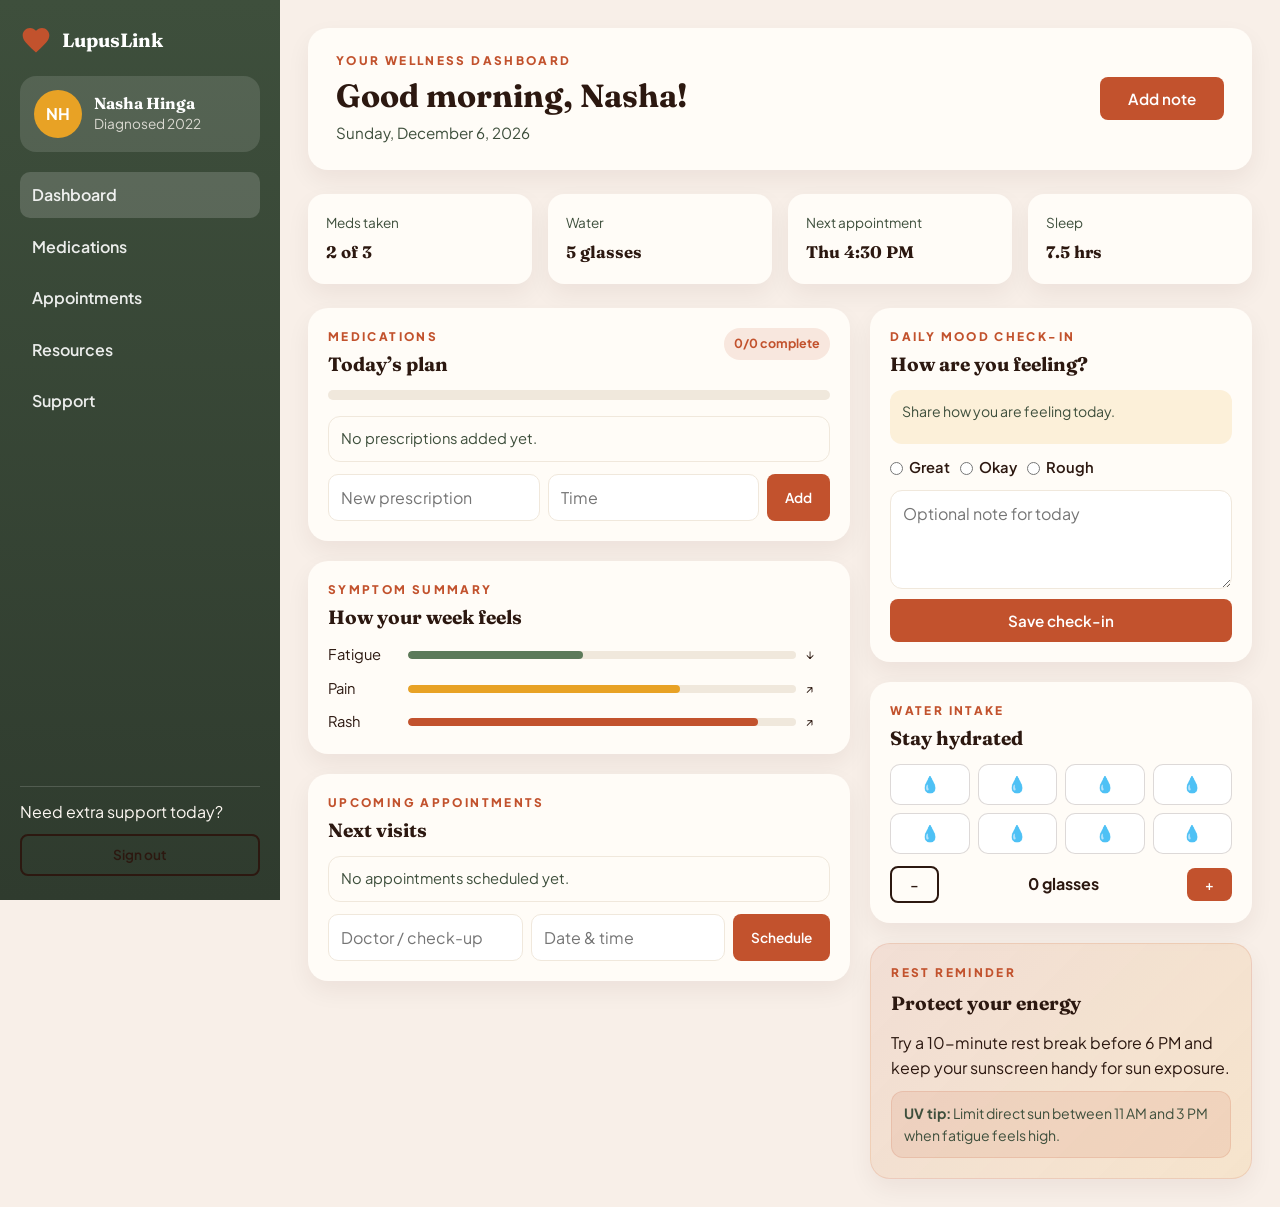
==== commit a7b53baf: "add sign-out functionality to dashboard with local storage cleanup" ====
--- a/dashboard.html
+++ b/dashboard.html
@@ -42,7 +42,7 @@
 
             <div class="sidebar-footer">
                 <p>Need extra support today?</p>
-                <a href="sign_in.html" class="btn btn-outline btn-small">Sign out</a>
+                <a href="sign_in.html" id="signOutLink" class="btn btn-outline btn-small">Sign out</a>
             </div>
         </aside>
 
@@ -191,6 +191,14 @@
     </div>
 
     <script>
+        const signOutLink = document.getElementById('signOutLink');
+
+        if (signOutLink) {
+            signOutLink.addEventListener('click', function () {
+                localStorage.removeItem('lupuslink-auth');
+            });
+        }
+
         const greeting = document.getElementById('greeting');
         const todayDate = document.getElementById('todayDate');
         const now = new Date();
--- a/styles.css
+++ b/styles.css
@@ -652,6 +652,103 @@
       opacity: 0.7;
     }
 
+    /* Resource Library */
+    .resource-library-page {
+      background: linear-gradient(135deg, #f8efe8 0%, #f2e7dc 100%);
+      min-height: 100vh;
+      padding: 24px;
+    }
+
+    .resource-library-shell {
+      max-width: 1280px;
+      margin: 0 auto;
+      display: flex;
+      flex-direction: column;
+      gap: 24px;
+    }
+
+    .resource-library-header {
+      background: var(--card);
+      border-radius: 24px;
+      padding: 24px 28px;
+      display: flex;
+      justify-content: space-between;
+      align-items: center;
+      gap: 16px;
+      box-shadow: 0 10px 24px rgba(44,24,16,0.06);
+    }
+
+    .resource-library-intro {
+      max-width: 720px;
+      margin-top: 8px;
+      color: var(--secondary-dark);
+    }
+
+    .resource-library-actions {
+      display: flex;
+      gap: 12px;
+      flex-wrap: wrap;
+    }
+
+    .resource-library-layout {
+      display: grid;
+      grid-template-columns: 1.4fr 0.6fr;
+      gap: 24px;
+      align-items: start;
+    }
+
+    .resource-main {
+      display: flex;
+      flex-direction: column;
+      gap: 20px;
+    }
+
+    .resource-library-cta {
+      background: rgba(194,82,45,0.08);
+      border: 1px solid rgba(194,82,45,0.16);
+      border-radius: 16px;
+      padding: 16px 18px;
+      color: var(--secondary-dark);
+      font-weight: 600;
+    }
+
+    .resource-sidebar {
+      display: flex;
+      flex-direction: column;
+      gap: 16px;
+    }
+
+    .resource-panel {
+      background: var(--card);
+      border-radius: 24px;
+      padding: 24px;
+      box-shadow: 0 10px 24px rgba(44,24,16,0.06);
+    }
+
+    .member-tools-content {
+      display: flex;
+      flex-direction: column;
+      gap: 16px;
+      margin-top: 16px;
+    }
+
+    .member-tool-section h4 {
+      margin-bottom: 8px;
+      font-size: 1rem;
+    }
+
+    .member-tool-list {
+      display: flex;
+      flex-direction: column;
+      gap: 8px;
+      padding-left: 18px;
+      color: var(--secondary-dark);
+    }
+
+    .member-tool-list li {
+      list-style: disc;
+    }
+
     /* Resources */
     .resources-grid {
       display: grid;
@@ -1225,6 +1322,12 @@
       background: rgba(255,255,255,0.12);
       padding: 14px;
       border-radius: 16px;
+      transition: background 0.2s ease, transform 0.2s ease;
+    }
+
+    .profile-card:hover {
+      background: rgba(255,255,255,0.2);
+      transform: translateY(-2px);
     }
 
     .avatar {
@@ -1406,6 +1509,10 @@
       border: 1px solid var(--muted);
       border-radius: 12px;
       padding: 10px 12px;
+      display: flex;
+      justify-content: space-between;
+      align-items: center;
+      gap: 10px;
     }
 
     .check-list label {
@@ -1414,6 +1521,7 @@
       gap: 10px;
       cursor: pointer;
       font-size: 0.95rem;
+      flex: 1;
     }
 
     .check-list input {
@@ -1460,6 +1568,8 @@
       display: flex;
       flex-direction: column;
       gap: 4px;
+      align-items: flex-start;
+      cursor: pointer;
     }
 
     .appointment-list small,
@@ -1553,6 +1663,239 @@
     .rest-panel {
       background: linear-gradient(135deg, rgba(194,82,45,0.1) 0%, rgba(232,162,37,0.14) 100%);
       border: 1px solid rgba(194,82,45,0.14);
+    }
+
+    .forum-page {
+      min-height: 100vh;
+      background: linear-gradient(135deg, #f8efe8 0%, #f2e7dc 100%);
+      padding: 24px;
+    }
+
+    .forum-shell {
+      max-width: 1100px;
+      margin: 0 auto;
+      display: flex;
+      flex-direction: column;
+      gap: 24px;
+    }
+
+    .forum-header {
+      background: var(--card);
+      border-radius: 24px;
+      padding: 24px 28px;
+      display: flex;
+      justify-content: space-between;
+      align-items: center;
+      gap: 16px;
+      box-shadow: 0 10px 24px rgba(44,24,16,0.06);
+    }
+
+    .forum-intro {
+      max-width: 680px;
+      margin-top: 8px;
+      color: var(--secondary-dark);
+    }
+
+    .forum-grid {
+      display: grid;
+      grid-template-columns: 1.2fr 0.8fr;
+      gap: 24px;
+    }
+
+    .forum-card {
+      background: var(--card);
+      border-radius: 24px;
+      padding: 24px;
+      box-shadow: 0 10px 24px rgba(44,24,16,0.06);
+    }
+
+    .forum-form {
+      display: flex;
+      flex-direction: column;
+      gap: 14px;
+    }
+
+    .forum-form label {
+      display: flex;
+      flex-direction: column;
+      gap: 8px;
+      font-weight: 600;
+      color: var(--fg);
+    }
+
+    .forum-form input,
+    .forum-form select,
+    .forum-form textarea {
+      border: 1px solid var(--muted);
+      border-radius: 12px;
+      padding: 10px 12px;
+      font: inherit;
+    }
+
+    .discussion-list {
+      display: flex;
+      flex-direction: column;
+      gap: 10px;
+    }
+
+    .discussion-list li {
+      padding: 12px 14px;
+      background: rgba(194,82,45,0.08);
+      border-radius: 12px;
+      color: var(--fg);
+      font-weight: 600;
+    }
+
+    .profile-page {
+      background: linear-gradient(135deg, #f9efe8 0%, #f4e8de 100%);
+      min-height: 100vh;
+      padding: 24px;
+    }
+
+    .profile-shell {
+      max-width: 1100px;
+      margin: 0 auto;
+      display: flex;
+      flex-direction: column;
+      gap: 24px;
+    }
+
+    .profile-header {
+      background: var(--card);
+      border-radius: 24px;
+      padding: 24px 28px;
+      display: flex;
+      justify-content: space-between;
+      align-items: center;
+      gap: 16px;
+      box-shadow: 0 10px 24px rgba(44,24,16,0.06);
+    }
+
+    .profile-intro {
+      max-width: 640px;
+      color: var(--secondary-dark);
+      margin-top: 8px;
+    }
+
+    .profile-grid {
+      display: grid;
+      grid-template-columns: 1.2fr 0.8fr;
+      gap: 24px;
+    }
+
+    .profile-card-panel,
+    .profile-info-panel {
+      display: flex;
+      flex-direction: column;
+      gap: 20px;
+    }
+
+    .profile-card-panel {
+      background: var(--card);
+      border-radius: 24px;
+      padding: 24px;
+      box-shadow: 0 10px 24px rgba(44,24,16,0.06);
+    }
+
+    .profile-photo-box {
+      display: flex;
+      align-items: center;
+      gap: 16px;
+      margin-bottom: 18px;
+    }
+
+    .profile-photo {
+      width: 72px;
+      height: 72px;
+      border-radius: 50%;
+      background: linear-gradient(135deg, var(--primary), var(--accent));
+      color: #fff;
+      display: grid;
+      place-items: center;
+      font-family: var(--font-heading);
+      font-size: 1.4rem;
+      font-weight: 700;
+    }
+
+    .profile-form {
+      display: flex;
+      flex-direction: column;
+      gap: 14px;
+    }
+
+    .profile-form label {
+      display: flex;
+      flex-direction: column;
+      gap: 8px;
+      font-weight: 600;
+      color: var(--fg);
+    }
+
+    .profile-form input {
+      border: 1px solid var(--muted);
+      border-radius: 12px;
+      padding: 10px 12px;
+      font: inherit;
+    }
+
+    .profile-actions {
+      display: flex;
+      gap: 12px;
+      flex-wrap: wrap;
+      margin-top: 8px;
+    }
+
+    .toggle-list {
+      display: flex;
+      flex-direction: column;
+      gap: 10px;
+    }
+
+    .toggle-list label {
+      display: flex;
+      align-items: center;
+      gap: 8px;
+      font-weight: 600;
+      color: var(--fg);
+    }
+
+    .profile-panel p {
+      color: var(--secondary-dark);
+      line-height: 1.7;
+    }
+
+    .inline-form {
+      display: flex;
+      gap: 8px;
+      margin-top: 12px;
+      flex-wrap: wrap;
+    }
+
+    .inline-form input {
+      flex: 1;
+      min-width: 140px;
+      border: 1px solid var(--muted);
+      border-radius: 10px;
+      padding: 10px 12px;
+      font: inherit;
+    }
+
+    .remove-btn {
+      border: none;
+      background: rgba(194,82,45,0.12);
+      color: var(--primary);
+      width: 28px;
+      height: 28px;
+      border-radius: 50%;
+      cursor: pointer;
+      font-size: 1rem;
+    }
+
+    .empty-state {
+      justify-content: center;
+      color: var(--secondary-dark);
+      font-size: 0.92rem;
+      text-align: center;
     }
 
     /* Animations disabled */
@@ -1669,6 +2012,27 @@
         grid-template-columns: 1fr;
       }
 
+      .forum-grid,
+      .profile-grid,
+      .resource-library-layout {
+        grid-template-columns: 1fr;
+      }
+
+      .forum-header,
+      .resource-library-header {
+        flex-direction: column;
+        align-items: flex-start;
+      }
+
+      .inline-form {
+        flex-direction: column;
+      }
+
+      .inline-form .btn,
+      .inline-form input {
+        width: 100%;
+      }
+
       .mobile-nav-toggle {
         display: inline-block;
       }
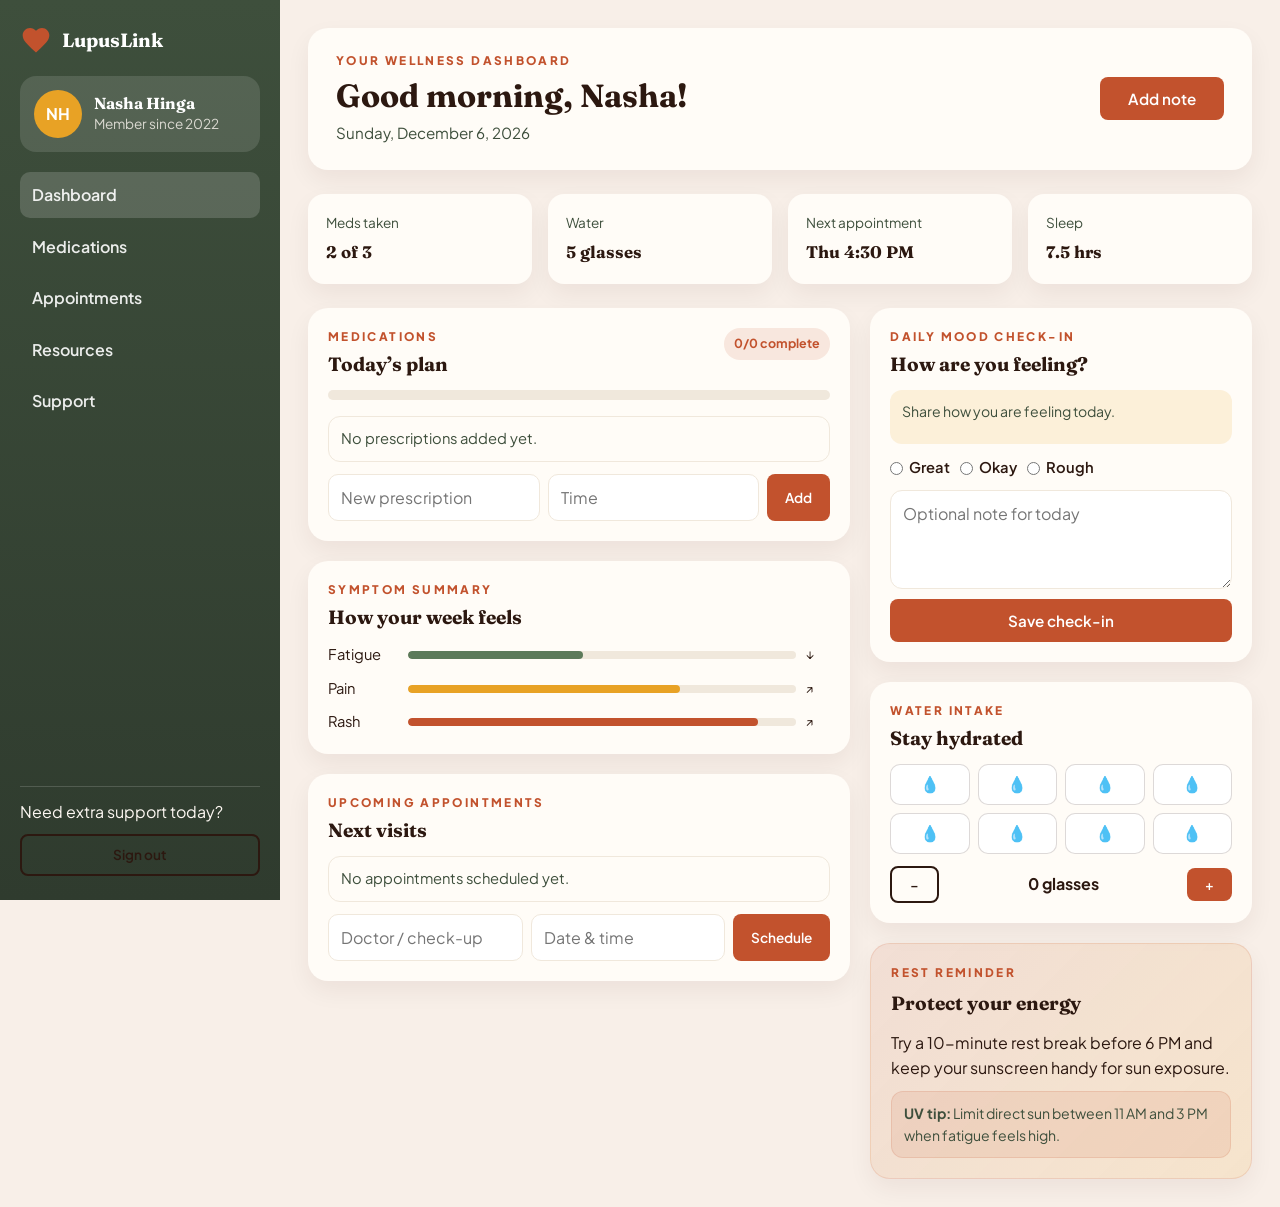
==== commit dcbc6d95: "fix: update member status text and correct resources link in dashboard" ====
--- a/dashboard.html
+++ b/dashboard.html
@@ -28,7 +28,7 @@
                 <div class="avatar">NH</div>
                 <div>
                     <h3>Nasha Hinga</h3>
-                    <p>Diagnosed 2022</p>
+                    <p>Member since 2022</p>
                 </div>
             </a>
 
@@ -36,7 +36,7 @@
                 <a href="#dashboard" class="active" data-nav="dashboard">Dashboard</a>
                 <a href="#medications" data-nav="medications">Medications</a>
                 <a href="#appointments" data-nav="appointments">Appointments</a>
-                <a href="#resources" data-nav="resources">Resources</a>
+                <a href="resource_library.html" data-nav="resources">Resources</a>
                 <a href="#support" data-nav="support">Support</a>
             </nav>
 
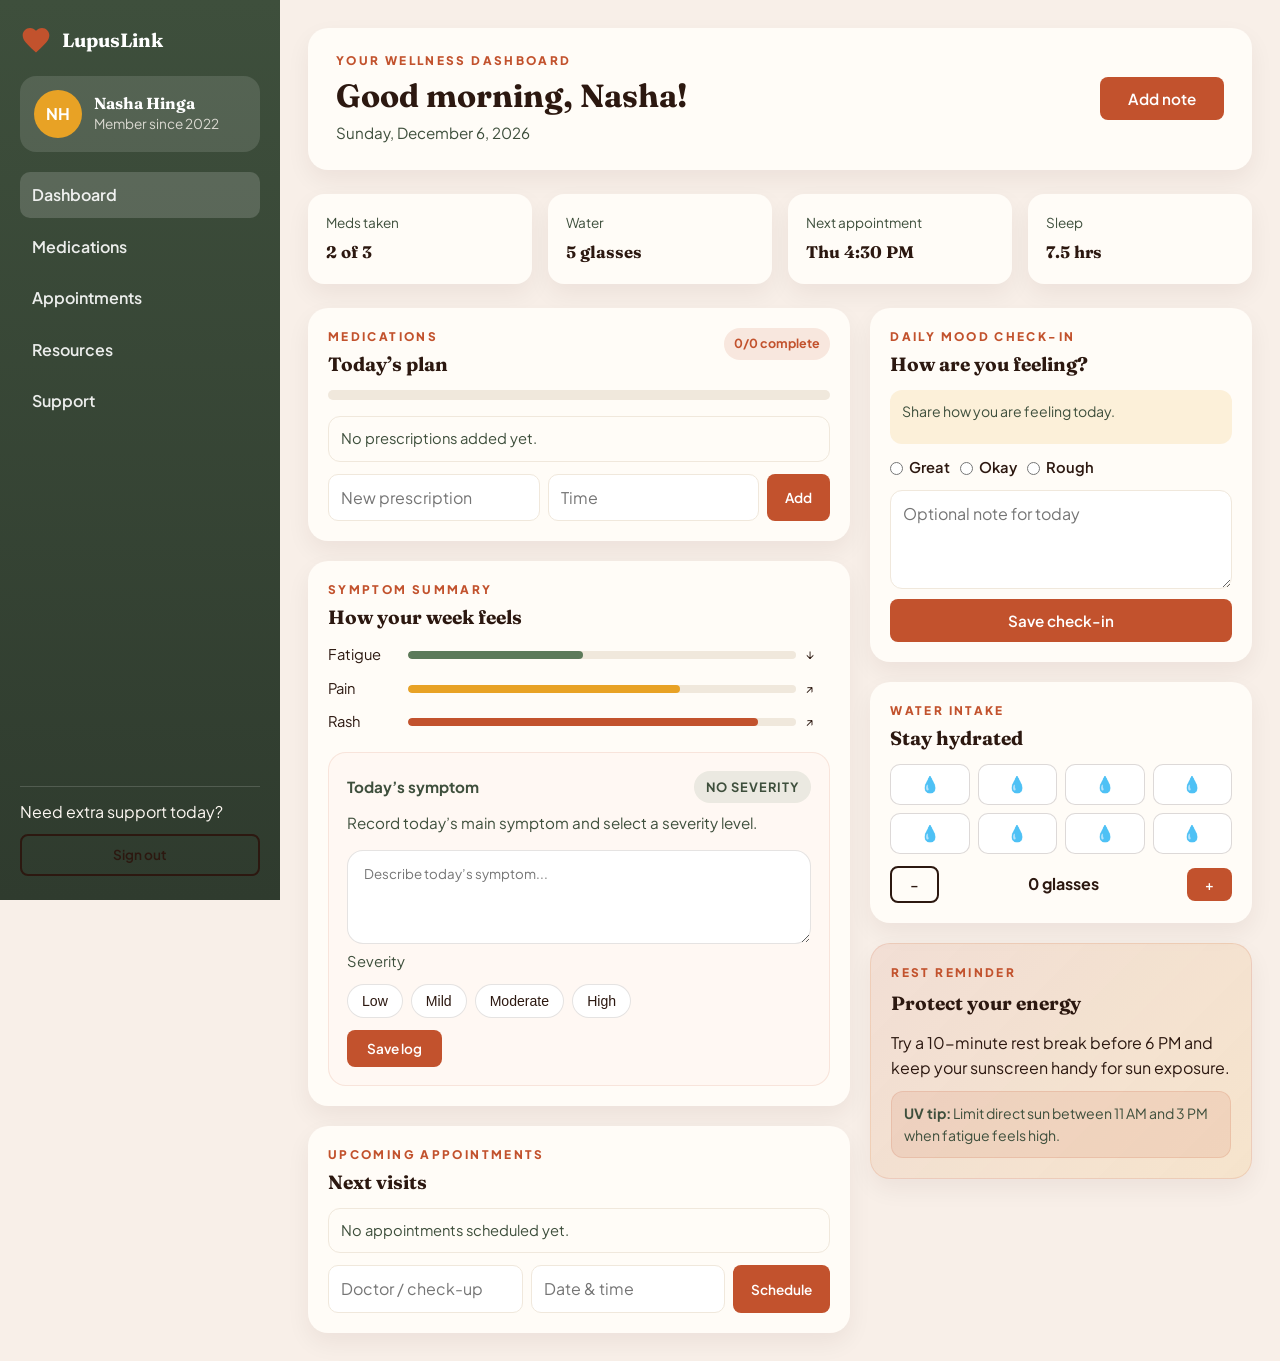
==== commit dd1670c4: "feat: add symptom logging feature with severity selection to dashboard" ====
--- a/dashboard.html
+++ b/dashboard.html
@@ -50,7 +50,7 @@
             <header class="dashboard-header">
                 <div>
                     <p class="section-label">Your wellness dashboard</p>
-                    <h1 id="greeting">Good morning, Nasha!</h1>
+                    <h1 id="greeting">Good morning!</h1>
                     <p id="todayDate" class="header-date"></p>
                 </div>
                 <button class="btn btn-primary">Add note</button>
@@ -119,6 +119,31 @@
                                 <div class="severity-bar"><span class="high"></span></div>
                                 <small>↗</small>
                             </div>
+                        </div>
+                        <div class="symptom-log">
+                            <div id="symptomLogSummary" class="symptom-log-summary">
+                                <div class="symptom-log-header">
+                                    <p>Today’s symptom</p>
+                                    <span id="severityDisplay" class="severity-indicator">No severity</span>
+                                </div>
+                                <p id="symptomLogText">Record today’s main symptom and select a severity level.</p>
+                            </div>
+                            <form id="symptomForm" class="symptom-form">
+                                <textarea id="symptomText" rows="3" placeholder="Describe today’s symptom..." required></textarea>
+                                <div class="symptom-controls">
+                                    <div class="severity-picker">
+                                        <label for="severityLevel">Severity</label>
+                                        <div class="severity-tags" role="group" aria-label="Severity level">
+                                            <button type="button" class="severity-tag" data-severity="low">Low</button>
+                                            <button type="button" class="severity-tag" data-severity="mild">Mild</button>
+                                            <button type="button" class="severity-tag" data-severity="moderate">Moderate</button>
+                                            <button type="button" class="severity-tag" data-severity="high">High</button>
+                                        </div>
+                                        <input type="hidden" id="severityLevel" name="severity" value="" required>
+                                    </div>
+                                    <button type="submit" class="btn btn-primary btn-small">Save log</button>
+                                </div>
+                            </form>
                         </div>
                     </article>
 
@@ -391,8 +416,55 @@
             }
         });
 
+        const symptomForm = document.getElementById('symptomForm');
+        const symptomText = document.getElementById('symptomText');
+        const severityLevel = document.getElementById('severityLevel');
+        const severityDisplay = document.getElementById('severityDisplay');
+        const symptomLogText = document.getElementById('symptomLogText');
+        const severityTags = document.querySelectorAll('.severity-tag');
+        let symptomLog = JSON.parse(localStorage.getItem('lupuslink-symptom-log') || 'null') || { text: '', severity: '' };
+
+        function updateSeverityTagUI(selected) {
+            severityTags.forEach((tag) => {
+                const severity = tag.dataset.severity;
+                tag.classList.toggle('active', severity === selected);
+            });
+            severityLevel.value = selected;
+            severityDisplay.textContent = selected ? `${selected.charAt(0).toUpperCase() + selected.slice(1)} severity` : 'No severity';
+            severityDisplay.className = `severity-indicator ${selected || ''}`;
+        }
+
+        function renderSymptomLog() {
+            if (symptomLog.text && symptomLog.severity) {
+                symptomLogText.textContent = symptomLog.text;
+                updateSeverityTagUI(symptomLog.severity);
+            } else {
+                symptomLogText.textContent = 'Record today’s main symptom and select a severity level.';
+                updateSeverityTagUI('');
+            }
+            symptomText.value = symptomLog.text || '';
+        }
+
+        severityTags.forEach((tag) => {
+            tag.addEventListener('click', () => {
+                const selectedSeverity = tag.dataset.severity;
+                updateSeverityTagUI(selectedSeverity);
+            });
+        });
+
+        symptomForm.addEventListener('submit', (event) => {
+            event.preventDefault();
+            const text = symptomText.value.trim();
+            const severity = severityLevel.value;
+            if (!text || !severity) return;
+            symptomLog = { text, severity };
+            localStorage.setItem('lupuslink-symptom-log', JSON.stringify(symptomLog));
+            renderSymptomLog();
+        });
+
         renderMedications();
         renderAppointments();
+        renderSymptomLog();
     </script>
 </body>
 </html>
--- a/styles.css
+++ b/styles.css
@@ -1564,6 +1564,134 @@
     .severity-bar .moderate { width: 70%; background: var(--accent); }
     .severity-bar .high { width: 90%; background: var(--primary); }
 
+    .symptom-log {
+      margin-top: 18px;
+      padding: 18px;
+      background: #fff8f3;
+      border: 1px solid rgba(194,82,45,0.12);
+      border-radius: 18px;
+      display: grid;
+      gap: 14px;
+    }
+
+    .symptom-log-header {
+      display: flex;
+      justify-content: space-between;
+      align-items: center;
+      gap: 12px;
+    }
+
+    .symptom-log-header p {
+      font-weight: 700;
+      margin-bottom: 0;
+    }
+
+    .symptom-log-summary {
+      display: grid;
+      gap: 8px;
+      color: var(--secondary-dark);
+      font-size: 0.95rem;
+    }
+
+    .severity-indicator {
+      display: inline-flex;
+      align-items: center;
+      justify-content: center;
+      padding: 6px 12px;
+      border-radius: 999px;
+      font-size: 0.8rem;
+      font-weight: 700;
+      text-transform: uppercase;
+      letter-spacing: 0.08em;
+      background: rgba(92,122,90,0.12);
+      color: var(--secondary-dark);
+    }
+
+    .severity-indicator.low {
+      background: rgba(92,122,90,0.12);
+      color: var(--secondary-dark);
+    }
+
+    .severity-indicator.mild {
+      background: rgba(232,162,37,0.14);
+      color: var(--accent);
+    }
+
+    .severity-indicator.moderate {
+      background: rgba(194,82,45,0.13);
+      color: var(--primary);
+    }
+
+    .severity-indicator.high {
+      background: rgba(194,82,45,0.22);
+      color: #a34424;
+    }
+
+    .symptom-form textarea {
+      width: 100%;
+      border: 1px solid rgba(44,24,16,0.12);
+      border-radius: 16px;
+      padding: 14px 16px;
+      resize: vertical;
+      font-family: inherit;
+      min-height: 94px;
+      color: var(--fg);
+    }
+
+    .symptom-controls {
+      display: grid;
+      gap: 12px;
+    }
+
+    .severity-picker {
+      display: grid;
+      gap: 10px;
+    }
+
+    .severity-picker label {
+      font-size: 0.92rem;
+      color: var(--secondary-dark);
+    }
+
+    .severity-tags {
+      display: flex;
+      flex-wrap: wrap;
+      gap: 8px;
+    }
+
+    .severity-tag {
+      border: 1px solid rgba(44,24,16,0.12);
+      background: #fff;
+      border-radius: 999px;
+      color: var(--fg);
+      padding: 8px 14px;
+      font-size: 0.88rem;
+      cursor: pointer;
+      transition: all 0.2s ease;
+    }
+
+    .severity-tag:hover,
+    .severity-tag.active {
+      border-color: rgba(194,82,45,0.35);
+      background: rgba(194,82,45,0.1);
+      color: var(--primary);
+    }
+
+    .severity-tag[data-severity="high"].active {
+      background: rgba(194,82,45,0.22);
+      color: #a34424;
+    }
+
+    .severity-tag[data-severity="moderate"].active {
+      background: rgba(232,162,37,0.15);
+      color: var(--accent);
+    }
+
+    .symptom-form .btn {
+      width: max-content;
+      padding: 10px 20px;
+    }
+
     .appointment-list li {
       display: flex;
       flex-direction: column;
